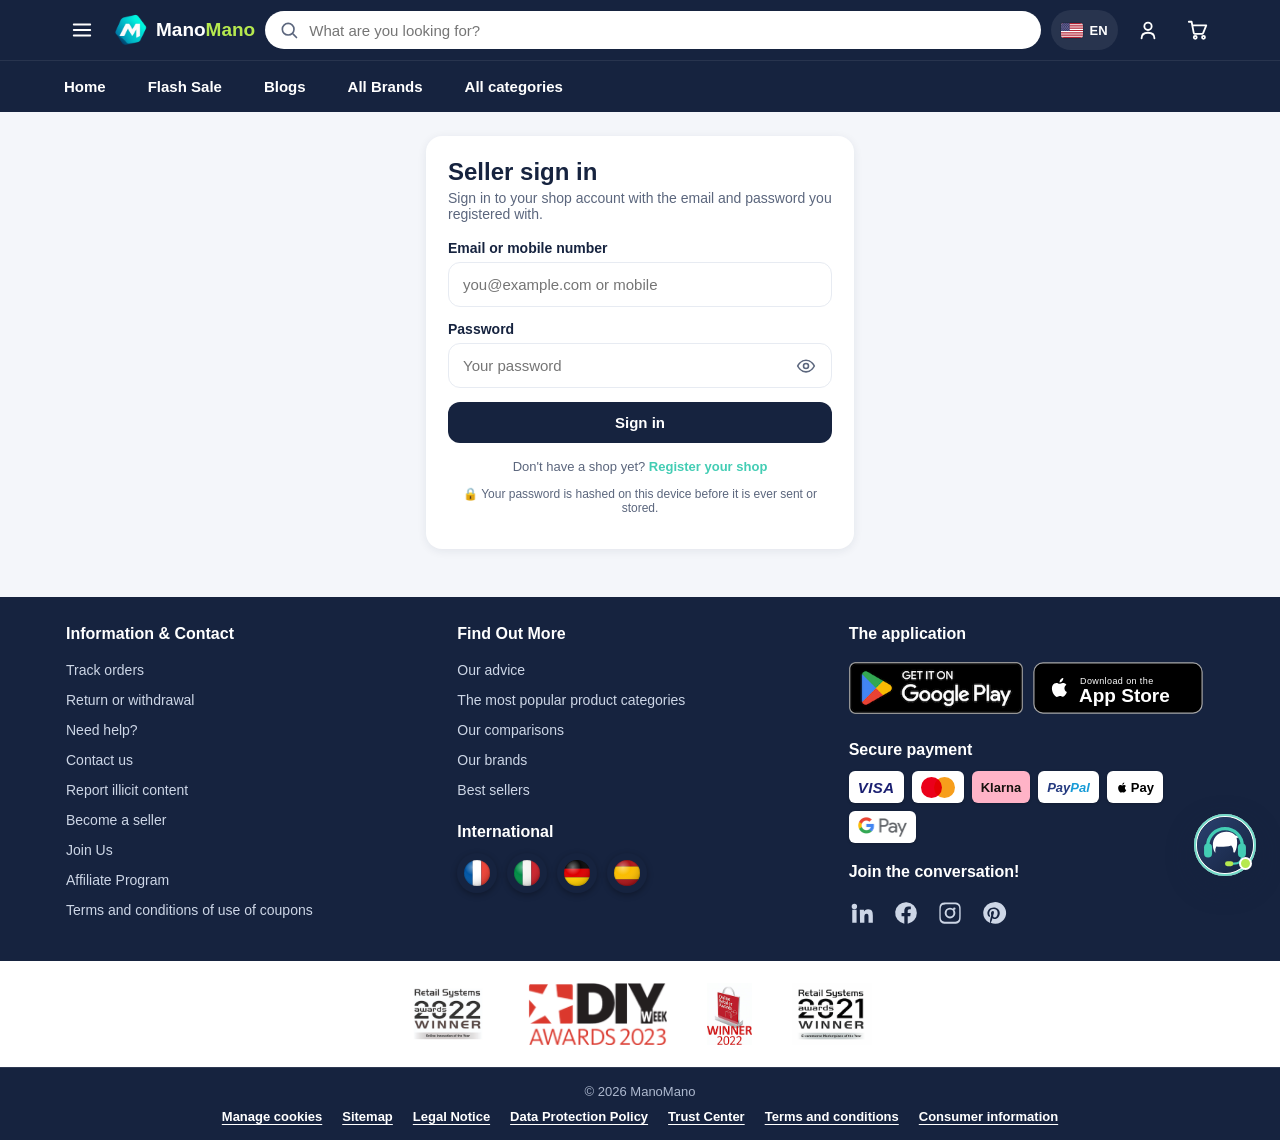
==== account.html @ 77c364b5 "add visitors3" ====
<!doctype html>
<html lang="en" data-theme="light">
<head>
<meta charset="utf-8">
<meta name="viewport" content="width=device-width, initial-scale=1, viewport-fit=cover">
<title>My account — ManoMano</title>
<meta name="theme-color" content="#16233f">
<link rel="manifest" href="manifest.webmanifest">
<link rel="icon" href="images/logo-64.png" type="image/png">
<link rel="apple-touch-icon" href="images/logo-192.png">
<link rel="stylesheet" href="css/styles.css?v=20261128p">
</head>
<body>
<div id="site-header"></div>

<main class="wrap">
  <div class="crumbs"><a href="index.html">Home</a> › <span>My account</span></div>
  <div id="accountBody"></div>
</main>

<div id="site-footer"></div>

<script src="js/config.js"></script>
<script src="js/i18n.js?v=20261128j"></script>
<script src="js/visit.js?v=20261127zt"></script>
<script src="data/catalog.js"></script>
<script src="js/data.js?v=20261127zb"></script>
<script src="js/cart.js"></script>
<script src="js/auth.js"></script>
<script src="js/ui.js?v=20261128p"></script>
<script src="js/render.js"></script>
<script src="js/account.js"></script>
<script>
  UI.mount({active:"account"}).then(ACCOUNT.init);
</script>
</body>
</html>
---- css/styles.css ----
/* ============================ ManoMano — styles ============================ */
:root{
  --navy:#16233f; --navy-2:#1f3257; --lime:#b6e94f; --lime-ink:#16233f;
  --teal:#43cdb4; --teal-ink:#0c3a33; --red:#e11d2a;
  --ink:#16233f; --muted:#5b667d; --line:#e7ebf2; --bg:#f4f6fa; --card:#ffffff;
  --radius:16px; --shadow:0 2px 10px rgba(22,35,63,.08); --shadow-lg:0 10px 30px rgba(22,35,63,.14);
  --maxw:1180px; --header-h:60px;
}
@media (prefers-color-scheme:dark){
  :root:not([data-theme="light"]){
    --navy:#0e1830; --navy-2:#17233f; --ink:#e8edf6; --muted:#9aa7bd;
    --line:#26324c; --bg:#0b1324; --card:#13203a; --shadow:0 2px 10px rgba(0,0,0,.4);
    --shadow-lg:0 12px 34px rgba(0,0,0,.5);
  }
}
:root[data-theme="dark"]{
  --navy:#0e1830; --navy-2:#17233f; --ink:#e8edf6; --muted:#9aa7bd;
  --line:#26324c; --bg:#0b1324; --card:#13203a; --shadow:0 2px 10px rgba(0,0,0,.4);
  --shadow-lg:0 12px 34px rgba(0,0,0,.5);
}

*{box-sizing:border-box}
[hidden]{display:none!important} /* let the hidden attribute beat component display rules */
html,body{margin:0;padding:0}
html{scroll-padding-top:calc(var(--header-visible,120px) + 12px);-webkit-text-size-adjust:100%}
@media (prefers-reduced-motion:no-preference){html{scroll-behavior:smooth}}
body{
  font-family:-apple-system,BlinkMacSystemFont,"Segoe UI",Roboto,Helvetica,Arial,sans-serif;
  background:var(--bg); color:var(--ink); -webkit-font-smoothing:antialiased;
  /* Footer always reaches the bottom of the screen on short pages */
  min-height:100vh;min-height:100dvh;display:flex;flex-direction:column;
}
a{color:inherit;text-decoration:none}
img,svg{max-width:100%;display:block}
button{font-family:inherit;cursor:pointer;border:none;background:none;color:inherit}
.wrap{max-width:var(--maxw);margin:0 auto;padding:0 16px}
.sr-only{position:absolute;width:1px;height:1px;overflow:hidden;clip:rect(0,0,0,0)}
.scroll-x{display:flex;gap:12px;overflow-x:auto;scroll-snap-type:x mandatory;-webkit-overflow-scrolling:touch;padding-bottom:4px}
.scroll-x::-webkit-scrollbar{height:0}
.scroll-x>*{scroll-snap-align:start;flex:0 0 auto}
.scroll-x>.row-item{width:180px;display:flex}
.row-item>.prod{width:100%;height:100%}

/* ------------------------------- Header ---------------------------------- */
/* The wrapper is what sticks: a sticky element can only stick inside its parent,
   and #site-header is exactly as tall as the header. */
#site-header{position:sticky;top:0;z-index:50;pointer-events:none}
header.app{color:#fff}
/* Top bar (logo + search) never moves; the category row slides up behind it. */
.app-top{position:relative;z-index:2;background:var(--navy);pointer-events:auto;transition:box-shadow .2s ease}
#site-header .nav-row{position:relative;z-index:1;background:var(--navy);pointer-events:auto;
  transition:transform .28s cubic-bezier(.2,.7,.2,1),opacity .2s ease,box-shadow .2s ease}
#site-header.compact .nav-row{transform:translateY(-100%);opacity:0;pointer-events:none}
#site-header.scrolled .nav-row,#site-header.compact .app-top{box-shadow:0 6px 20px rgba(10,16,32,.22)}
@media (prefers-reduced-motion:reduce){.app-top,#site-header .nav-row{transition:none}}
.app-bar{display:flex;align-items:center;gap:10px;height:var(--header-h);max-width:var(--maxw);margin:0 auto;padding:0 12px}
.brand{display:flex;align-items:center;gap:8px;font-weight:800;font-size:19px;color:#fff;white-space:nowrap}
.brand .logo{width:36px;height:36px;flex:0 0 auto;object-fit:contain}
.brand b{color:var(--lime)}
.search{flex:1;display:flex;align-items:center;gap:8px;background:#fff;border-radius:30px;padding:9px 14px;min-width:0}
.search svg{flex:0 0 auto;color:var(--muted)}
.search input{border:none;outline:none;width:100%;font-size:15px;background:transparent;color:#16233f}
.app-bar .icon-btn{color:#fff;width:40px;height:40px;display:grid;place-items:center;position:relative;border-radius:50%}
.app-bar .icon-btn:hover{background:var(--navy-2)}
.cart-count{position:absolute;top:2px;right:2px;background:var(--red);color:#fff;font-size:11px;font-weight:700;min-width:17px;height:17px;border-radius:9px;display:grid;place-items:center;padding:0 4px}
.nav-row{border-top:1px solid rgba(255,255,255,.08)}
.nav-row .scroll-x{max-width:var(--maxw);margin:0 auto;padding:10px 12px;scroll-padding-inline:12px}
/* Main menu links (Home / Flash Sale / Blogs / All Brands / All categories) */
.nav-links{gap:30px;padding:8px 12px}
.nav-link{color:#fff;font-weight:700;font-size:15px;line-height:1;padding:8px 2px;white-space:nowrap;position:relative}
.nav-link:hover{color:var(--lime)}
.nav-link.active{color:var(--lime)}
.nav-link.active::after{content:"";position:absolute;left:2px;right:2px;bottom:-1px;height:2px;border-radius:2px;background:var(--lime)}
@media(min-width:760px){.nav-links{gap:38px}}
@media(max-width:719px){.nav-links{gap:22px}.nav-link{font-size:14px}}
.nav-pill{display:inline-flex;align-items:center;gap:6px;color:#fff;font-weight:600;font-size:14px;padding:7px 14px;border-radius:30px;border:1px solid transparent}
.nav-pill.ghost{border-color:rgba(255,255,255,.35)}
.nav-pill.lime{color:var(--lime);border-color:var(--lime)}
.nav-pill.solid{background:var(--lime);color:var(--lime-ink)}
.promo-strip{background:var(--lime);color:var(--lime-ink);text-align:center;font-weight:700;font-size:14px;padding:9px 12px}

/* ------------------------------- Hero ------------------------------------ */
.hero{display:grid;grid-template-columns:1fr;gap:14px;padding:16px 0}
.hero-main{position:relative;border-radius:var(--radius);overflow:hidden;background:var(--navy);min-height:200px;color:#fff;display:flex;align-items:flex-end}
.hero-main .hero-art{position:absolute;inset:0;width:100%;height:100%;object-fit:cover;opacity:.9}
.hero-main .hero-txt{position:relative;padding:20px}
.hero-main h2{margin:0 0 6px;font-size:30px;line-height:1}
.hero-main .pct{color:var(--lime);font-weight:800}
.hero-side{display:grid;gap:14px}
.promo-card{background:var(--card);border-radius:var(--radius);padding:16px;box-shadow:var(--shadow);display:flex;flex-direction:column;justify-content:center}
.promo-card h3{margin:0 0 4px;font-size:17px}
.promo-card p{margin:0;color:var(--muted);font-size:13px}
@media(min-width:860px){
  .hero{grid-template-columns:2fr 1fr}
  .hero-main{min-height:300px}
  .hero-main h2{font-size:46px}
}

/* --------------------- Promo row: three offer banners --------------------- */
/* Fixed 200px height. Desktop: one row, widths in proportion to each banner's shape so they crop evenly.
   Narrower screens: a swipeable row. --pos keeps each banner's text in view when its sides are cropped. */
.promo-row{display:flex;gap:14px;margin:18px 0 8px;overflow-x:auto;scroll-snap-type:x mandatory;scrollbar-width:none;-webkit-overflow-scrolling:touch}
.promo-row::-webkit-scrollbar{display:none}
.pr-item{flex:0 0 min(86%,560px);height:200px;scroll-snap-align:start;display:block;border-radius:14px;overflow:hidden;box-shadow:var(--shadow);background:var(--card);transition:transform .2s ease,box-shadow .2s ease}
.pr-item img{display:block;width:100%;height:100%;object-fit:cover;object-position:var(--pos,50% 50%)}
.pr-item:hover{transform:translateY(-2px);box-shadow:var(--shadow-lg)}
.pr-item:focus-visible{outline:3px solid var(--teal);outline-offset:2px}
@media(min-width:900px){.promo-row{overflow:visible}.pr-item{flex:var(--ar) 1 0;min-width:0}}
@media(max-width:859px){.promo-row{margin:12px -14px 6px;padding:0 14px 4px;scroll-padding-inline:14px;gap:10px}}
/* Phones: stack top to bottom, each banner full width and shown whole (no cropping) */
@media(max-width:719px){.promo-row{flex-direction:column;overflow:visible;margin:12px 0 6px;padding:0;gap:10px}.pr-item{flex:none;width:100%;height:auto;border-radius:12px}.pr-item img{height:auto;object-fit:fill}}
@media(prefers-reduced-motion:reduce){.pr-item{transition:none}.pr-item:hover{transform:none}}

/* ----------------------------- Section head ------------------------------ */
section.block{padding:10px 0}
.block-head{display:flex;align-items:center;justify-content:space-between;margin:6px 0 12px}
.block-head h2{font-size:22px;margin:0}
.block-head a{color:var(--muted);font-weight:600;font-size:14px;display:inline-flex;align-items:center;gap:4px}
.tag{display:inline-block;background:#eef1f6;color:var(--muted);font-size:12px;font-weight:600;padding:3px 10px;border-radius:20px}

/* ----------------------------- Product card ------------------------------ */
.card-row{display:grid;grid-auto-flow:column;grid-auto-columns:minmax(170px,1fr)}
.prod{background:var(--card);border-radius:var(--radius);box-shadow:var(--shadow);overflow:hidden;display:flex;flex-direction:column;width:100%}
.prod .thumb{position:relative;aspect-ratio:1/1;background:#fff;display:grid;place-items:center;overflow:hidden}
.prod .thumb img{width:100%;height:100%;object-fit:cover}
.badge{position:absolute;left:10px;top:10px;font-size:11px;font-weight:800;padding:4px 9px;border-radius:8px;letter-spacing:.2px}
.badge.deal{background:var(--navy);color:#fff}
.badge.sales{background:#d8f6ea;color:#0c7a5b}
.badge.choice{background:#eaf0fb;color:var(--navy);display:flex;align-items:center;gap:4px;left:10px;top:auto;bottom:10px}
.badge.opts{right:10px;left:auto;background:#fff;color:var(--ink);box-shadow:var(--shadow)}
.prod .body{padding:12px;display:flex;flex-direction:column;gap:7px;flex:1}
.prod .pname{font-size:14px;font-weight:600;line-height:1.3;display:-webkit-box;-webkit-line-clamp:2;-webkit-box-orient:vertical;overflow:hidden;min-height:36px}
.stars{display:flex;align-items:center;gap:5px;font-size:12px;color:var(--muted)}
.stars .s{color:#f5a623;letter-spacing:1px}
.price{display:flex;align-items:baseline;gap:8px;flex-wrap:wrap}
.price .now{font-size:20px;font-weight:800}
.price .now.sale{color:var(--red)}
.price .off{background:var(--red);color:#fff;font-size:12px;font-weight:800;padding:2px 7px;border-radius:7px}
.price .was{color:var(--muted);font-size:12px;text-decoration:line-through}
.ship{color:var(--ink);font-size:13px;font-weight:600;margin-top:auto}
.btn{display:inline-flex;align-items:center;justify-content:center;gap:8px;font-weight:700;border-radius:12px;padding:12px 16px;font-size:15px;transition:transform .05s ease}
.btn:active{transform:scale(.98)}
.btn-add{background:var(--teal);color:var(--teal-ink);width:100%}
.btn-primary{background:var(--navy);color:#fff}
.btn-lime{background:var(--lime);color:var(--lime-ink)}
.btn-ghost{background:transparent;border:1.5px solid var(--line);color:var(--ink)}
.btn-block{width:100%}

/* ------------------------------ Grids ------------------------------------ */
.grid{display:grid;gap:14px;grid-template-columns:repeat(2,1fr)}
@media(min-width:620px){.grid{grid-template-columns:repeat(3,1fr)}}
@media(min-width:900px){.grid{grid-template-columns:repeat(4,1fr)}}
.cat-grid{display:grid;gap:12px;grid-template-columns:repeat(2,1fr)}
@media(min-width:720px){.cat-grid{grid-template-columns:repeat(4,1fr)}}
.cat-card{background:var(--card);border-radius:var(--radius);overflow:hidden;box-shadow:var(--shadow)}
.cat-card{display:flex;flex-direction:column}
.cat-card .ci{aspect-ratio:4/3;background:var(--bg);overflow:hidden;flex:none}
.cat-card .ci img{width:100%;height:100%;object-fit:cover;object-position:center;display:block;transition:transform .25s ease}
.cat-card:hover .ci img{transform:scale(1.04)}
.cat-card .cl{padding:12px;font-weight:700;font-size:15px}
.brand-row .bchip{background:#fff;border:1px solid var(--line);border-radius:14px;height:84px;width:150px;display:grid;place-items:center;padding:14px;font-weight:800;color:#1b2b4d;font-size:16px}

/* ------------------------- Trust / feature strip ------------------------- */
/* "Why shop with us" band above the footer */
.features{display:grid;grid-template-columns:repeat(2,1fr);gap:0;margin:28px 0 36px;background:var(--card);border-radius:18px;box-shadow:var(--shadow);border:1px solid var(--line,#e6e8ee);overflow:hidden}
@media(min-width:860px){.features{grid-template-columns:repeat(4,1fr)}}
.feature{display:flex;gap:14px;align-items:center;padding:22px 20px;position:relative}
.feature + .feature::before{content:"";position:absolute;left:0;top:22%;bottom:22%;width:1px;background:var(--line,#e6e8ee)}
.feature b{display:block;font-size:15px;color:var(--ink);line-height:1.25}
.feature small{display:block;font-size:12.5px;color:var(--muted);margin-top:3px;line-height:1.35}
.feature .fi{width:48px;height:48px;border-radius:14px;display:grid;place-items:center;flex:0 0 auto;background:#eaf0fb;color:var(--navy)}
.feature .fi.t1{background:#fff1e6;color:#d9620f}.feature .fi.t2{background:#e6f6ef;color:#13865a}
.feature .fi.t3{background:#ebeefe;color:#3b4fd8}.feature .fi.t4{background:#fde9f1;color:#c72a6b}

/* ------------------------------- Footer ---------------------------------- */
body > main{flex:1 0 auto;width:100%} /* width: auto side-margins would otherwise shrink it */
/* Room for the fixed bottom tab bar lives INSIDE the navy footer (not as body
   padding), so no light strip shows between the footer and the tab bar. */
footer.app{position:relative;background:var(--navy);color:#cdd6e6;margin-top:24px;padding-bottom:0}
footer.app .cols{display:grid;gap:26px;grid-template-columns:1fr;padding:28px 16px}
@media(min-width:760px){footer.app .cols{grid-template-columns:repeat(3,1fr);max-width:var(--maxw);margin:0 auto}}
footer.app h4{color:#fff;margin:0 0 12px;font-size:16px}
footer.app a{display:block;padding:7px 0;color:#cdd6e6;font-size:14px}
footer.app .pay{display:flex;gap:8px;flex-wrap:wrap;margin-top:8px}
.pay-tile{background:#fff;border-radius:6px;min-width:50px;height:32px;padding:0 9px;display:inline-flex;align-items:center;justify-content:center;box-shadow:0 1px 3px rgba(0,0,0,.2)}
.pay-tile.klarna{background:#ffb3c7}
.pay-tile.amex{background:#1f72cd}
.pl-amex{color:#fff;font-weight:800;font-size:11px;letter-spacing:.6px}
.pl-visa{color:#1a1f71;font-style:italic;font-weight:800;letter-spacing:.5px;font-size:15px}
.pl-mc{position:relative;width:34px;height:21px}
.pl-mc i{position:absolute;top:0;width:21px;height:21px;border-radius:50%}
.pl-mc i:first-child{left:0;background:#eb001b}
.pl-mc i:last-child{right:0;background:#f79e1b;mix-blend-mode:multiply}
.pl-klarna{color:#17120f;font-weight:800;font-size:13px}
.pl-pp{color:#253b80;font-style:italic;font-weight:800;font-size:13px}
.pl-pp span{color:#179bd7}
.pl-apay{color:#000;display:inline-flex;align-items:center;gap:2px;font-weight:700;font-size:13px}
.pl-gpay{color:#5f6368;display:inline-flex;align-items:center;gap:2px;font-weight:700;font-size:13px}
.pl-gpay b{color:#4285f4;font-size:15px;font-weight:800}
.pl-gpay-img{height:20px;width:auto;display:block}
.sum-pay .pl-gpay-img{height:17px}
/* International flags */
.ft-flags{display:flex;gap:10px;margin-top:4px}
.ft-flag{width:40px;height:40px;border-radius:50%;display:block;box-shadow:0 2px 6px rgba(0,0,0,.3);padding:0;overflow:hidden;transition:transform .15s}
.ft-flag:hover{transform:translateY(-2px)}
.ft-flag svg{display:block;width:100%;height:100%}
/* App-store badges */
.ft-apps{display:flex;gap:10px;flex-wrap:wrap;margin-top:6px;align-items:center}
.ft-appimg{display:inline-block;line-height:0;border-radius:9px;overflow:hidden;transition:transform .15s}
.ft-appimg:hover{transform:translateY(-1px)}
.ft-appimg img{height:52px;width:auto;display:block}
.ft-app{display:inline-flex;align-items:center;gap:9px;background:#000;border:1px solid #333;border-radius:9px;padding:0 14px;height:52px;min-width:150px}
.ft-app:hover{background:#111}
.ft-app .ft-app-ic{display:grid;place-items:center}
.ft-app .ft-app-tx{display:flex;flex-direction:column;line-height:1.15}
.ft-app .ft-app-tx small{font-size:10px;color:#cdd6e6;text-transform:uppercase;letter-spacing:.3px}
.ft-app .ft-app-tx b{font-size:15px;color:#fff;font-weight:700}
/* Social icons */
.ft-socials{display:flex;gap:18px;margin-top:8px}
.ft-soc{display:grid;place-items:center;background:none;color:#fff;transition:opacity .15s,transform .15s}
.ft-soc svg{width:26px;height:26px}
.ft-soc:hover{opacity:.75;transform:translateY(-2px)}
footer.app .copy{border-top:1px solid rgba(255,255,255,.1);text-align:center;padding:16px;font-size:13px}
/* Floating back-to-top (appears on scroll) */
.scroll-top{position:fixed;right:18px;bottom:76px;width:46px;height:46px;border-radius:50%;border:0;background:var(--navy);color:#fff;display:grid;place-items:center;cursor:pointer;box-shadow:0 8px 22px rgba(0,0,0,.3);opacity:0;visibility:hidden;transform:translateY(12px);transition:opacity .2s,transform .2s,visibility .2s;z-index:45}
.scroll-top.show{opacity:1;visibility:visible;transform:none}
.scroll-top:hover{background:var(--navy-2)}
body.has-cart-bar .scroll-top{bottom:148px}
@media(min-width:860px){.scroll-top,body.has-cart-bar .scroll-top{bottom:24px}}
/* Awards strip */
.ft-awards{background:#fff}
.ft-awards-in{max-width:var(--maxw);margin:0 auto;display:flex;align-items:center;justify-content:center;gap:40px;flex-wrap:wrap;padding:22px 16px}
.ft-awards-in img{height:62px;width:auto;object-fit:contain}
/* Legal bar */
.ft-legalbar{background:var(--navy);color:#cdd6e6;border-top:1px solid rgba(255,255,255,.1);padding:16px 16px calc(16px + 64px + env(safe-area-inset-bottom))}
body.has-cart-bar .ft-legalbar{padding-bottom:calc(16px + 136px + env(safe-area-inset-bottom))}
.ft-copy{text-align:center;font-size:13px;color:#aeb9cf}
.ft-legal{display:flex;flex-wrap:wrap;align-items:center;justify-content:center;gap:10px 20px;max-width:var(--maxw);margin:10px auto 0}
.ft-legal a{display:inline;padding:0;color:#fff;font-size:13px;font-weight:600;text-decoration:underline;text-underline-offset:3px}
.ft-legal a:hover{color:#cdd6e6}
@media(min-width:860px){.ft-legalbar{padding-bottom:16px}}
@media(max-width:560px){.ft-awards-in{gap:22px}.ft-awards-in img{height:46px}}

/* ----------------------------- Bottom nav -------------------------------- */
.bottom-nav{position:fixed;left:0;right:0;bottom:0;z-index:60;background:var(--card);border-top:1px solid var(--line);
  display:grid;grid-template-columns:repeat(5,1fr);padding:6px 4px calc(4px + env(safe-area-inset-bottom));box-shadow:0 -4px 16px rgba(22,35,63,.08)}
.bottom-nav a{display:flex;flex-direction:column;align-items:center;gap:3px;color:var(--muted);font-size:11px;font-weight:600;padding:5px 0;position:relative}
.bottom-nav a.active{color:var(--navy)}
:root[data-theme="dark"] .bottom-nav a.active, @media(prefers-color-scheme:dark){.bottom-nav a.active{color:var(--lime)}}
.bottom-nav a .nc{position:absolute;top:0;right:22%;background:var(--red);color:#fff;font-size:10px;font-weight:700;min-width:16px;height:16px;border-radius:8px;display:grid;place-items:center;padding:0 4px}
/* Centre basket: a raised circular button that floats above the bar */
.bottom-nav a.bn-cart{justify-content:flex-end;gap:5px}
.bn-cart .bn-cart-btn{position:relative;width:56px;height:56px;margin-top:-26px;border-radius:50%;background:var(--navy);color:#fff;display:grid;place-items:center;box-shadow:0 6px 16px rgba(22,35,63,.35);border:4px solid var(--card)}
.bn-cart .bn-cart-btn svg{width:26px;height:26px}
.bn-cart .bn-cart-btn .nc{position:absolute;top:-2px;right:-2px;background:var(--red);color:#fff;font-size:10px;font-weight:700;min-width:18px;height:18px;border-radius:9px;display:grid;place-items:center;padding:0 4px;border:2px solid var(--card)}
.bn-cart.active .bn-cart-btn{background:var(--teal,#1f8f6b)}
@media(min-width:860px){ .bottom-nav{display:none} }

/* ------------------------------ Drawer ----------------------------------- */
.drawer-back{position:fixed;inset:0;background:rgba(10,16,32,.5);z-index:70;opacity:0;pointer-events:none;transition:opacity .2s}
.drawer-back.open{opacity:1;pointer-events:auto}
.drawer{position:fixed;top:0;left:0;bottom:0;width:86%;max-width:360px;background:var(--card);z-index:71;transform:translateX(-100%);transition:transform .25s ease;overflow-y:auto;padding:16px}
.drawer.open{transform:translateX(0)}
.drawer .d-head{display:flex;align-items:center;justify-content:space-between;margin-bottom:10px}
.drawer h3{margin:16px 0 8px;font-size:13px;text-transform:uppercase;letter-spacing:.5px;color:var(--muted)}
.drawer .d-item{display:flex;align-items:center;justify-content:space-between;padding:14px 10px;border-radius:12px;font-weight:600}
.drawer .d-item:hover{background:var(--bg)}
.drawer .d-item .di{display:flex;align-items:center;gap:12px}
.drawer .d-cic{width:36px;height:36px;border-radius:10px;display:inline-grid;place-items:center;flex:none;color:var(--c);background:color-mix(in srgb,var(--c) 13%,#fff)}
/* signed-in seller: account card + menu at the top of the side menu */
.drawer .d-seller{display:flex;align-items:center;gap:12px;padding:14px;margin:4px 0 8px;border-radius:14px;background:linear-gradient(135deg,#eef3ff,#f6f9ff);border:1px solid #e2e9fb}
.drawer .d-sava{width:44px;height:44px;border-radius:50%;display:grid;place-items:center;background:#2f6bff;color:#fff;font-weight:800;font-size:18px;flex:none}
.drawer .d-stx{display:flex;flex-direction:column;min-width:0}
.drawer .d-stx b{font-size:15.5px;white-space:nowrap;overflow:hidden;text-overflow:ellipsis}
.drawer .d-stx small{font-size:12.5px;color:var(--muted)}
.drawer .d-smenu{display:flex;flex-direction:column;padding-bottom:6px;border-bottom:1px solid var(--line,#e6e8ee)}
.drawer .s-item{padding:12px 10px;font-weight:500;color:var(--ink)}
.drawer .s-item svg:first-child{color:#6b7488}
.drawer .s-item:hover svg:first-child{color:#2f6bff}
.drawer .s-out{color:#d93636}.drawer .s-out svg:first-child{color:#d93636}

/* --------------------------- Product detail ------------------------------ */
.pdp{display:grid;gap:20px;padding:16px 0;grid-template-columns:1fr}
@media(min-width:860px){.pdp{grid-template-columns:1fr 1fr;align-items:start}}
.pdp .gallery{position:relative;background:var(--card);border-radius:var(--radius);box-shadow:var(--shadow);overflow:hidden;aspect-ratio:1/1}
.gal-slide{position:absolute;inset:0;opacity:0;transition:opacity .7s ease;display:grid;place-items:center}
.gal-slide.on{opacity:1;z-index:1}
.gal-slide img{width:100%;height:100%;object-fit:cover;display:block}
.gal-slide.on img{animation:galZoom 6s ease both}
@keyframes galZoom{from{transform:scale(1.06)}to{transform:scale(1)}}
.gal-dots{position:absolute;left:0;right:0;bottom:12px;display:flex;justify-content:center;gap:7px;z-index:3}
.gal-dot{width:8px;height:8px;border-radius:999px;background:rgba(255,255,255,.6);border:0;padding:0;cursor:pointer;box-shadow:0 1px 4px rgba(0,0,0,.35);transition:width .25s,background .25s}
.gal-dot.on{width:22px;background:#fff}
@media(prefers-reduced-motion:reduce){.gal-slide{transition:none}.gal-slide.on img{animation:none}}
.pdp h1{font-size:24px;margin:4px 0 8px}
.pdp .brandline{color:var(--muted);font-weight:600;font-size:14px}
.pdp .buybox{background:var(--card);border-radius:var(--radius);box-shadow:var(--shadow);padding:18px;display:flex;flex-direction:column;gap:14px;margin-top:14px}
.qty{display:inline-flex;align-items:center;border:1.5px solid var(--line);border-radius:12px;overflow:hidden}
.qty button{width:44px;height:44px;font-size:20px;font-weight:700}
.qty span{min-width:40px;text-align:center;font-weight:700}
.desc{line-height:1.6;color:var(--ink)}
.chips{display:flex;gap:8px;flex-wrap:wrap}
.chip{background:var(--bg);border:1px solid var(--line);border-radius:20px;padding:7px 14px;font-size:13px;font-weight:600}

/* ------------------------------ Filters ---------------------------------- */
.listing{display:grid;grid-template-columns:1fr;gap:16px;padding:16px 0}
@media(min-width:900px){.listing{grid-template-columns:260px 1fr}}
.filters{background:var(--card);border-radius:var(--radius);box-shadow:var(--shadow);padding:6px 16px;height:max-content}
.filters details{border-bottom:1px solid var(--line);padding:12px 0}
.filters details:last-of-type{border-bottom:none}
.filters summary{font-weight:700;cursor:pointer;list-style:none;display:flex;justify-content:space-between;align-items:center}
.filters summary::-webkit-details-marker{display:none}
.filters label{display:flex;align-items:center;gap:9px;padding:8px 0;font-size:14px;color:var(--muted);cursor:pointer}
.filters input[type=checkbox]{width:18px;height:18px;accent-color:var(--navy);flex:0 0 auto}
.filter-toggle{display:none;align-items:center;gap:6px;color:var(--ink)}
.filter-toggle .fcount[hidden]{display:none}
.filter-toggle .fcount{background:var(--navy);color:#fff;border-radius:10px;min-width:18px;height:18px;font-size:11px;display:inline-grid;place-items:center;padding:0 5px}
.sheet-head,.sheet-foot,.sheet-back{display:none}
html.no-scroll{overflow:hidden}
/* Phones + tablets: filters live in a bottom sheet opened from the toolbar. */
@media (max-width:899px){
  .filter-toggle{display:inline-flex}
  .filters{position:fixed;left:0;right:0;bottom:0;z-index:81;max-height:80vh;overflow-y:auto;overscroll-behavior:contain;
    border-radius:20px 20px 0 0;padding:0 18px calc(14px + env(safe-area-inset-bottom));box-shadow:var(--shadow-lg);
    transform:translateY(105%);visibility:hidden;transition:transform .3s cubic-bezier(.2,.7,.2,1),visibility 0s linear .3s}
  .listing.filters-open .filters{transform:none;visibility:visible;transition:transform .3s cubic-bezier(.2,.7,.2,1)}
  .sheet-head{display:flex;align-items:center;gap:12px;position:sticky;top:0;z-index:1;background:var(--card);padding:16px 0 10px;border-bottom:1px solid var(--line)}
  .sheet-head strong{font-size:18px;margin-right:auto}
  .sheet-x{width:36px;height:36px;display:grid;place-items:center;border-radius:50%;background:var(--bg)}
  .sheet-foot{display:block;position:sticky;bottom:0;background:var(--card);padding:12px 0 2px}
  .sheet-back{display:block;position:fixed;inset:0;z-index:80;background:rgba(10,16,32,.5);opacity:0;pointer-events:none;transition:opacity .2s}
  .sheet-back.open{opacity:1;pointer-events:auto}
  .listing{padding-top:4px}
  .listing .filter-bar{position:sticky;top:var(--header-visible,120px);z-index:5;background:var(--bg);margin:0 -14px 8px;padding:8px 14px;transition:top .28s cubic-bezier(.2,.7,.2,1)}
}
@media (prefers-reduced-motion:reduce){.filters,.sheet-back{transition:none!important}}
.filter-bar{display:flex;gap:8px;overflow-x:auto;padding:4px 0}

/* ------------------------------- Forms ----------------------------------- */
.auth-wrap{max-width:460px;margin:24px auto;padding:0 16px}
.card-pane{background:var(--card);border-radius:var(--radius);box-shadow:var(--shadow);padding:22px}
.card-pane h1{font-size:24px;margin:0 0 4px}
.card-pane .sub{color:var(--muted);margin:0 0 18px;font-size:14px}
.field{margin-bottom:14px}
.field label{display:block;font-weight:600;font-size:14px;margin-bottom:6px}
.field input{width:100%;border:1.5px solid var(--line);border-radius:12px;padding:13px 14px;font-size:15px;background:var(--card);color:var(--ink);outline:none}
.field input:focus{border-color:var(--teal)}
/* Show/hide password (added to every password field by UI.mount) */
.pw-wrap{position:relative;display:block}
.pw-wrap input{padding-right:52px}
.pw-toggle{position:absolute;right:6px;top:50%;transform:translateY(-50%);width:40px;height:40px;border-radius:10px;
  display:grid;place-items:center;color:var(--muted);transition:background .15s,color .15s}
.pw-toggle:hover{background:var(--bg);color:var(--ink)}
.pw-toggle:focus-visible{outline:2px solid var(--teal);outline-offset:1px}
.pw-toggle[aria-pressed="true"]{color:var(--navy)}
input::-ms-reveal,input::-ms-clear{display:none} /* avoid a second, built-in eye in Edge */
.seg{display:flex;background:var(--bg);border-radius:12px;padding:4px;margin-bottom:18px}
.seg button{flex:1;padding:10px;border-radius:9px;font-weight:700;color:var(--muted)}
.seg button.on{background:var(--card);color:var(--ink);box-shadow:var(--shadow)}
.msg{padding:11px 14px;border-radius:12px;font-size:14px;font-weight:600;margin-bottom:14px}
.msg.err{background:#fde8ea;color:#b4121f}
.msg.ok{background:#e4f7ef;color:#0c7a5b}
.link{color:var(--teal);font-weight:700}
.center{text-align:center}
.divider{display:flex;align-items:center;gap:12px;color:var(--muted);font-size:13px;margin:16px 0}
.divider::before,.divider::after{content:"";flex:1;height:1px;background:var(--line)}

/* ------------------------------- Cart ------------------------------------ */
.cart-line{display:grid;grid-template-columns:84px 1fr auto;gap:12px;background:var(--card);border-radius:var(--radius);box-shadow:var(--shadow);padding:12px;margin-bottom:12px;align-items:center}
.cart-line .ci{width:84px;height:84px;border-radius:12px;overflow:hidden;background:var(--bg)}
.cart-line .cn{font-weight:600;font-size:14px;line-height:1.3}
.cart-line .rm{color:var(--muted);font-size:13px;font-weight:600;margin-top:4px}
.summary{background:var(--card);border-radius:var(--radius);box-shadow:var(--shadow);padding:18px;position:sticky;top:calc(var(--header-visible,120px) + 16px);transition:top .28s cubic-bezier(.2,.7,.2,1)}
.summary .line{display:flex;justify-content:space-between;padding:7px 0;font-size:15px}
.summary .total{font-size:20px;font-weight:800;border-top:1px solid var(--line);margin-top:8px;padding-top:12px}
.empty{text-align:center;padding:50px 16px;color:var(--muted)}
.empty svg{margin:0 auto 16px}

.toast{position:fixed;left:50%;bottom:86px;transform:translateX(-50%) translateY(20px);background:var(--navy);color:#fff;padding:12px 20px;border-radius:30px;font-weight:600;font-size:14px;box-shadow:var(--shadow-lg);opacity:0;pointer-events:none;transition:.25s;z-index:80}
.toast.show{opacity:1;transform:translateX(-50%) translateY(0)}
@media(min-width:860px){.toast{bottom:24px}}
.skeleton{background:linear-gradient(90deg,var(--line) 25%,#eef2f8 37%,var(--line) 63%);background-size:400% 100%;animation:sk 1.3s ease infinite;border-radius:var(--radius)}
@keyframes sk{0%{background-position:100% 0}100%{background-position:-100% 0}}
.crumbs{display:flex;gap:6px;align-items:center;color:var(--muted);font-size:13px;padding:14px 0}
.crumbs a:hover{color:var(--ink)}

/* =============================== Mobile ================================== */
/* Phone layout: logo + icons on top, full-width search below (like big retail
   apps), tighter spacing, 2-up product rows with a peek, compact category tiles. */
@media (max-width:719px){
  .app-bar{flex-wrap:wrap;height:auto;gap:4px 6px;padding:6px 10px 10px}
  .app-bar .brand{margin-right:auto;font-size:18px;gap:6px}
  .app-bar .brand .logo{width:30px;height:30px}
  .app-bar .icon-btn{width:40px;height:40px}
  .search{order:5;flex:1 0 100%;padding:10px 14px;border-radius:12px}
  .search input{font-size:16px} /* 16px+ stops iOS zooming in on focus */

  .nav-row .scroll-x{padding:8px 10px;gap:8px;scroll-padding-inline:10px}
  .nav-pill{font-size:13px;padding:6px 12px}
  .nav-pill svg{width:16px;height:16px}

  .wrap{padding:0 14px}
  .hero{gap:10px;padding:12px 0}
  .hero-main{min-height:150px}
  .hero-main .hero-txt{padding:16px}
  .hero-main h2{font-size:24px;line-height:1.08}
  .hero-main p{font-size:14px;margin:4px 0 0}
  .hero-side{grid-template-columns:1fr 1fr;gap:10px}
  .promo-card{padding:12px}
  .promo-card h3{font-size:14px;line-height:1.25}
  .promo-card p{font-size:12px;line-height:1.35;margin-top:2px}

  section.block{padding:6px 0}
  .block-head{margin:8px 0 10px}
  .block-head h2{font-size:18px}
  .scroll-x{gap:10px;margin:0 -14px;padding:0 14px 6px;scroll-padding-inline:14px}
  .scroll-x>.row-item{width:calc((100vw - 14px*2 - 10px) / 2.15)}

  .prod .body{padding:10px;gap:5px}
  .prod .pname{font-size:13px;min-height:34px}
  .price .now{font-size:17px}
  .ship{font-size:12px}
  .btn-add{padding:10px 12px;font-size:14px}
  .badge{font-size:10px;padding:3px 7px;left:8px;top:8px}
  .badge.opts{right:8px}

  .cat-grid{grid-template-columns:repeat(3,1fr);gap:10px}
  .cat-card .ci{aspect-ratio:1/1}
  .cat-card .cl{padding:8px 6px 10px;font-size:12px;line-height:1.25;text-align:center}

  .features{margin:18px 0 24px;border-radius:16px}
  .feature{padding:16px 14px;gap:10px;align-items:flex-start}
  .feature:nth-child(3)::before{display:none}
  .feature:nth-child(n+3){border-top:1px solid var(--line,#e6e8ee)}
  .feature b{font-size:13.5px}
  .feature small{font-size:11.5px}
  .feature .fi{width:40px;height:40px;border-radius:12px}
  .brand-row .bchip{height:64px;width:120px;font-size:14px}

  footer.app .cols{gap:18px;padding:22px 16px}
  footer.app a{padding:5px 0;font-size:13px}
}
@media (max-width:359px){
  .app-bar .brand span{font-size:16px}
  .hero-side{grid-template-columns:1fr}
  .cat-grid{grid-template-columns:repeat(2,1fr)}
  .scroll-x>.row-item{width:calc((100vw - 14px*2 - 10px) / 1.7)}
}

/* =============================== Account ================================= */
.acct-success{display:flex;align-items:center;gap:14px;background:#e4f7ef;color:#0b5e47;border:1px solid #bfe9d8;border-radius:var(--radius);padding:14px 16px;margin:4px 0 16px}
.acct-success strong{display:block;font-size:15px}
.acct-success span{font-size:13px;opacity:.9}
.acct-success-ic{width:40px;height:40px;border-radius:50%;background:#0c7a5b;color:#fff;display:grid;place-items:center;flex:0 0 auto}

.acct-hero{position:relative;overflow:hidden;display:flex;align-items:center;gap:18px;color:#fff;border-radius:20px;padding:26px 28px;
  background:radial-gradient(120% 140% at 100% 0%,#2a4a7f 0%,var(--navy) 55%)}
.acct-hero::after{content:"";position:absolute;right:-60px;bottom:-80px;width:240px;height:240px;border-radius:50%;background:rgba(67,205,180,.14);pointer-events:none}
.acct-avatar{width:68px;height:68px;border-radius:50%;flex:0 0 auto;display:grid;place-items:center;font-weight:800;font-size:24px;letter-spacing:.5px;
  background:linear-gradient(135deg,#5ee0c6,var(--teal));color:var(--teal-ink);box-shadow:0 0 0 4px rgba(255,255,255,.12)}
.acct-hello{min-width:0;flex:1;position:relative;z-index:1}
.acct-kicker{margin:0 0 2px;font-size:12px;font-weight:700;letter-spacing:.08em;text-transform:uppercase;color:var(--lime)}
.acct-hello h1{margin:0;font-size:28px;line-height:1.15;overflow:hidden;text-overflow:ellipsis;white-space:nowrap}
.acct-id{margin:4px 0 0;color:#c4cee0;font-size:14px}
.acct-logout-top{position:relative;z-index:1;display:inline-flex;align-items:center;gap:8px;color:#fff;font-weight:600;font-size:14px;
  border:1px solid rgba(255,255,255,.3);border-radius:12px;padding:9px 14px;transition:background .15s}
.acct-logout-top:hover{background:rgba(255,255,255,.1)}
.acct-logout-top svg{width:18px;height:18px}

.acct-stats{display:grid;grid-template-columns:repeat(3,1fr);gap:12px;margin:14px 0 18px}
.acct-stat{background:var(--card);border-radius:var(--radius);box-shadow:var(--shadow);padding:16px 18px;display:flex;flex-direction:column;gap:2px;transition:transform .15s,box-shadow .15s}
a.acct-stat:hover{transform:translateY(-2px);box-shadow:var(--shadow-lg)}
.acct-stat-val{font-size:24px;font-weight:800;color:var(--ink)}
.acct-stat-lbl{font-size:13px;color:var(--muted);font-weight:600}

.acct-layout{display:grid;gap:18px;grid-template-columns:1fr;padding-bottom:8px}
@media(min-width:900px){.acct-layout{grid-template-columns:250px 1fr;align-items:start}}
.acct-nav{display:none}
@media(min-width:900px){
  .acct-nav{display:flex;flex-direction:column;gap:2px;background:var(--card);border-radius:var(--radius);box-shadow:var(--shadow);padding:8px;
    position:sticky;top:calc(var(--header-visible,120px) + 16px);transition:top .28s cubic-bezier(.2,.7,.2,1)}
}
.acct-nav-link{display:flex;align-items:center;gap:12px;padding:12px;border-radius:12px;font-weight:600;font-size:14px;color:var(--ink);width:100%;text-align:left}
.acct-nav-link span{flex:1}
.acct-nav-link > svg:first-child{color:var(--muted);flex:0 0 auto}
.acct-nav-link > svg:last-child{color:var(--muted);opacity:.6}
.acct-nav-link:hover{background:var(--bg)}
.acct-nav-link.active{background:#eaf0fb;color:var(--navy)}
.acct-nav-link.active > svg:first-child{color:var(--navy)}
.acct-nav-link.danger{color:var(--red);margin-top:6px;border-top:1px solid var(--line);border-radius:0 0 12px 12px;padding-top:14px}
.acct-nav-link.danger svg{color:var(--red)}

.acct-main{display:flex;flex-direction:column;gap:16px;min-width:0}
.acct-card{background:var(--card);border-radius:var(--radius);box-shadow:var(--shadow);padding:22px}
.acct-card-head{display:flex;align-items:center;justify-content:space-between;gap:10px;margin-bottom:14px}
.acct-card-head h2{margin:0;font-size:19px}
.acct-muted{color:var(--muted);margin:0 0 14px;font-size:14px}
.acct-note{margin:14px 0 0;font-size:13px;color:var(--muted)}
.acct-help-btn{gap:10px}

.acct-dl{margin:0;display:grid;grid-template-columns:1fr}
.acct-dl > div{display:flex;justify-content:space-between;gap:16px;padding:13px 0;border-bottom:1px solid var(--line)}
.acct-dl > div:last-child{border-bottom:none}
.acct-dl dt{color:var(--muted);font-size:14px}
.acct-dl dd{margin:0;font-weight:600;font-size:14px;text-align:right;word-break:break-word}

.order{border:1px solid var(--line);border-radius:14px;padding:16px;margin-bottom:12px}
.order:last-child{margin-bottom:0}
.order-top{display:flex;justify-content:space-between;align-items:flex-start;gap:12px}
.order-id{font-weight:800;font-size:15px}
.order-date{color:var(--muted);font-size:13px;margin-top:2px}
.status{font-size:12px;font-weight:700;padding:5px 10px;border-radius:20px;white-space:nowrap;background:#eaf0fb;color:var(--navy)}
.status.st-processing{background:#fff4dc;color:#8a5a00}
.status.st-shipped{background:#dff7f2;color:#0c6b5b}
.status.st-delivered{background:#e4f7ef;color:#0c7a5b}
.status.st-cancelled{background:#fde8ea;color:#b4121f}
.order-thumbs{display:flex;gap:8px;margin:14px 0}
.order-thumbs img{width:56px;height:56px;border-radius:10px;object-fit:cover;background:var(--bg);border:1px solid var(--line)}
.order-thumbs .more{width:56px;height:56px;border-radius:10px;background:var(--bg);display:grid;place-items:center;font-weight:700;color:var(--muted);font-size:13px}
.order-bottom{display:flex;justify-content:space-between;align-items:center;gap:12px;padding-top:12px;border-top:1px dashed var(--line);margin-top:12px}
.order-thumbs + .order-bottom{margin-top:0}
.order-sum{font-size:14px;color:var(--muted)}
.order-sum strong{color:var(--ink);font-size:16px}
.order-again{padding:8px 14px;font-size:14px}

.acct-empty{text-align:center;padding:18px 10px 8px}
.acct-empty-ic{width:72px;height:72px;margin:0 auto 12px;border-radius:50%;background:#eaf0fb;color:var(--navy);display:grid;place-items:center}
.acct-empty-ic svg{width:32px;height:32px}
.acct-empty h3{margin:0 0 4px;font-size:18px}
.acct-empty p{margin:0 0 16px;color:var(--muted);font-size:14px}
.acct-reco{margin-top:24px;padding-top:18px;border-top:1px solid var(--line)}
.acct-reco h3{margin:0 0 12px;font-size:16px}
.acct-logout-bottom{gap:8px}
.acct-logout-bottom svg{width:18px;height:18px}
@media(min-width:900px){.acct-logout-bottom{display:none}}

@media (max-width:719px){
  .acct-hero{padding:20px 18px;gap:14px;border-radius:18px}
  .acct-avatar{width:54px;height:54px;font-size:19px}
  .acct-hello h1{font-size:22px}
  .acct-id{font-size:13px}
  .acct-logout-top{display:none}
  .acct-stats{gap:8px;margin:12px 0 14px}
  .acct-stat{padding:12px;align-items:center;text-align:center}
  .acct-stat-val{font-size:18px}
  .acct-stat-lbl{font-size:11px}
  .acct-card{padding:18px 16px}
  .acct-card-head h2{font-size:17px}
  .acct-reco .scroll-x{margin:0 -16px;padding:0 16px 6px;scroll-padding-inline:16px}
  .acct-reco .scroll-x>.row-item{width:calc((100vw - 14px*2 - 16px*2 - 10px) / 1.9)}
}

/* ================================ Basket ================================= */
.cart-page{padding-bottom:8px}
.btn-checkout{background:var(--teal);color:var(--teal-ink);font-size:16px;padding:14px 18px}
.btn-checkout:hover{filter:brightness(.97)}
.btn-checkout:disabled{opacity:.7;cursor:progress}

/* empty */
.cart-empty{display:grid;grid-template-columns:1fr;gap:12px;align-items:center;justify-items:center;text-align:center;
  background:var(--card);border-radius:20px;box-shadow:var(--shadow);padding:32px 20px;margin:4px 0 10px}
.cart-empty-art svg{width:220px;height:auto}
.cart-empty h1{margin:0 0 6px;font-size:26px}
.cart-empty p{margin:0 0 18px;color:var(--muted);font-size:15px;max-width:440px}
.cart-empty-actions{display:flex;gap:10px;flex-wrap:wrap;justify-content:center}
.cart-empty-actions .btn{min-width:150px}
.cart-empty-cats{display:flex;flex-wrap:wrap;gap:8px;justify-content:center;align-items:center;margin-top:22px}
.cart-empty-cats span{font-size:13px;color:var(--muted);font-weight:600;width:100%}
.cart-empty-cats .chip:hover{border-color:var(--navy)}
@media(min-width:760px){
  .cart-empty{grid-template-columns:auto 1fr;justify-items:start;text-align:left;gap:44px;padding:44px 56px}
  .cart-empty-art svg{width:280px}
  .cart-empty-actions,.cart-empty-cats{justify-content:flex-start}
  .cart-empty h1{font-size:30px}
}

/* filled */
.cart-head{display:flex;align-items:flex-end;justify-content:space-between;gap:12px;margin:2px 0 14px}
.cart-head h1{margin:0;font-size:26px}
.cart-head h1 span{color:var(--muted);font-weight:600;font-size:18px}
.cart-back{display:inline-flex;align-items:center;gap:4px;font-weight:700;font-size:14px;color:var(--ink);text-decoration:underline;text-underline-offset:3px}
.cart-layout{display:grid;gap:18px;grid-template-columns:1fr}
@media(min-width:900px){.cart-layout{grid-template-columns:1fr 360px;align-items:start}}
.cart-main{display:flex;flex-direction:column;gap:14px;min-width:0}
.cart-card{background:var(--card);border-radius:var(--radius);box-shadow:var(--shadow);overflow:hidden}
.cart-card-head{display:flex;justify-content:space-between;align-items:center;gap:10px;padding:14px 18px;border-bottom:1px solid var(--line);font-size:14px}
.cart-clear{display:inline-flex;align-items:center;gap:6px;color:var(--muted);font-size:13px;font-weight:600}
.cart-clear:hover{color:var(--red)}
.clines{list-style:none;margin:0;padding:0}
.cline{display:grid;grid-template-columns:104px 1fr auto;gap:16px;padding:18px;border-bottom:1px solid var(--line);align-items:start}
.cline:last-child{border-bottom:none}
.cline-img{width:104px;height:104px;border-radius:12px;overflow:hidden;background:var(--bg);border:1px solid var(--line)}
.cline-img img{width:100%;height:100%;object-fit:cover}
.cline-info{min-width:0;display:flex;flex-direction:column;gap:4px}
.cline-brand{font-size:12px;font-weight:700;color:var(--muted);text-transform:uppercase;letter-spacing:.04em}
.cline-name{font-weight:700;font-size:15px;line-height:1.3;display:-webkit-box;-webkit-line-clamp:2;-webkit-box-orient:vertical;overflow:hidden}
.cline-name:hover{text-decoration:underline}
.cline-meta{display:flex;flex-wrap:wrap;gap:4px 12px;font-size:13px;color:var(--muted)}
.cline-stock{display:inline-flex;align-items:center;gap:3px;color:#0c7a5b;font-weight:600}
.cline-actions{display:flex;align-items:center;gap:14px;margin-top:8px}
.stepper{display:inline-flex;align-items:center;border:1.5px solid var(--line);border-radius:30px;height:40px;background:var(--card)}
.stepper button{width:40px;height:100%;display:grid;place-items:center;font-size:20px;font-weight:600;color:var(--ink);border-radius:30px}
.stepper button:hover{background:var(--bg)}
.stepper button.is-min{color:var(--muted)}
.stepper span{min-width:28px;text-align:center;font-weight:700}
.cline-remove{color:var(--muted);font-size:13px;font-weight:600;text-decoration:underline;text-underline-offset:3px}
.cline-remove:hover{color:var(--red)}
.cline-price{text-align:right;white-space:nowrap}
.cline-total{font-size:18px;font-weight:800}
.cline-unit{font-size:12px;color:var(--muted);margin-top:2px}

/* basket: one trust card split into three */
.cart-perks{display:grid;grid-template-columns:repeat(3,1fr);background:var(--card);border-radius:var(--radius);box-shadow:var(--shadow);border:1px solid var(--line,#e6e8ee);overflow:hidden}
.perk{display:flex;align-items:center;gap:12px;padding:16px 18px;position:relative}
.perk + .perk::before{content:"";position:absolute;left:0;top:20%;bottom:20%;width:1px;background:var(--line,#e6e8ee)}
.perk-ic{width:42px;height:42px;border-radius:12px;background:#eaf0fb;color:var(--navy);display:grid;place-items:center;flex:0 0 auto}
.perk-ic.g{background:#e6f6ef;color:#13865a}.perk-ic.b{background:#ebeefe;color:#3b4fd8}.perk-ic.p{background:#f3eafe;color:#7c3aed}
.perk strong{display:block;font-size:14px;color:var(--ink)}
.perk span{font-size:12px;color:var(--muted)}

.cart-summary{background:var(--card);border-radius:var(--radius);box-shadow:var(--shadow);padding:22px}
@media(min-width:900px){.cart-summary{position:sticky;top:calc(var(--header-visible,120px) + 16px);transition:top .28s cubic-bezier(.2,.7,.2,1)}}
.cart-summary h2{margin:0 0 14px;font-size:19px}
.sum-line{display:flex;justify-content:space-between;padding:7px 0;font-size:15px;color:var(--muted)}
.sum-line span:last-child{color:var(--ink);font-weight:600}
.sum-line .free{color:#0c7a5b!important;font-weight:700}
.sum-total{display:flex;justify-content:space-between;align-items:baseline;border-top:1px solid var(--line);margin-top:10px;padding-top:14px;font-size:20px;font-weight:800}
.sum-tax{margin:2px 0 16px;font-size:12px;color:var(--muted);text-align:right}
.sum-hint{margin:10px 0 0;font-size:12px;color:var(--muted);text-align:center}
.sum-secure{display:flex;align-items:center;justify-content:center;gap:6px;margin-top:16px;padding-top:14px;border-top:1px solid var(--line);font-size:12.5px;font-weight:600;color:#13865a}
.sum-secure svg{width:14px;height:14px}
.sum-pay{display:grid;grid-template-columns:repeat(3,1fr);gap:6px;margin-top:10px}
.sum-pay .pay-tile{height:30px;min-width:0;width:100%;padding:0 6px;box-shadow:none;border:1px solid var(--line,#e3e6ee);border-radius:6px}
.sum-pay .pl-visa{font-size:13px}.sum-pay .pl-mc{transform:scale(.85)}
.sum-pay .pl-pp,.sum-pay .pl-apay,.sum-pay .pl-gpay{font-size:12px}

.cart-bar{display:none}
.cart-reco{margin-top:12px}

@media (max-width:859px){
  /* fixed total + checkout above the bottom tab bar */
  .cart-bar{display:flex;align-items:center;justify-content:space-between;gap:12px;position:fixed;left:0;right:0;z-index:59;
    bottom:calc(58px + env(safe-area-inset-bottom));background:var(--card);border-top:1px solid var(--line);
    padding:10px 16px;box-shadow:0 -6px 18px rgba(22,35,63,.08)}
  .cart-bar span{display:block;font-size:12px;color:var(--muted);font-weight:600}
  .cart-bar strong{font-size:19px}
  .cart-bar .btn{padding:12px 26px}
}
@media (max-width:719px){
  .cart-empty{padding:26px 16px}
  .cart-empty h1{font-size:22px}
  .cart-empty-art svg{width:180px}
  .cart-empty-actions .btn{flex:1;min-width:0;white-space:nowrap;padding:12px 10px;font-size:14px}
  .cart-head h1{font-size:21px}
  .cart-head h1 span{font-size:15px}
  .cart-back{font-size:13px}
  .cart-card-head{padding:12px 14px}
  .cline{grid-template-columns:84px 1fr;gap:12px;padding:14px}
  .cline-img{width:84px;height:84px}
  .cline-name{font-size:14px}
  .cline-price{grid-column:2;text-align:left;display:flex;align-items:baseline;gap:8px;order:3}
  .cline-total{font-size:17px}
  .cline-actions{margin-top:6px}
  .cart-perks{grid-template-columns:1fr}
  .perk{padding:13px 14px}
  .perk + .perk::before{left:14px;right:14px;top:0;bottom:auto;width:auto;height:1px}
  .cart-summary{padding:18px 16px}
}

/* --------------------------- Account: edit profile ----------------------- */
.acct-edit-btn{padding:8px 14px;font-size:14px;gap:6px}
.acct-form{max-width:520px}
.acct-form small{display:block;margin-top:6px;font-size:12px;color:var(--muted)}
.acct-form .opt{color:var(--muted);font-weight:500}
.acct-form-sep{border-top:1px dashed var(--line);margin:6px 0 16px}
.acct-form-actions{display:flex;gap:10px;justify-content:flex-end;margin-top:6px}
.acct-form-actions .btn{min-width:130px}
@media (max-width:719px){
  .field input{font-size:16px} /* stops iOS zooming into inputs */
  .acct-form-actions .btn{flex:1;min-width:0}
}

/* ============================ Hero carousel ============================== */
.hero-carousel{position:relative;margin:16px 0;border-radius:var(--radius);overflow:hidden;box-shadow:var(--shadow);background:var(--navy)}
.hc-viewport{overflow:hidden}
.hc-track{display:flex;transition:transform .5s cubic-bezier(.4,0,.2,1);will-change:transform}
.hc-slide{flex:0 0 100%;min-width:0;display:block}
.hc-slide img{display:block;width:100%;height:auto;aspect-ratio:3/1;object-fit:cover;-webkit-user-drag:none;user-select:none}
.hc-arrow{position:absolute;top:50%;transform:translateY(-50%);width:44px;height:44px;border-radius:50%;
  background:rgba(255,255,255,.88);color:var(--navy);display:grid;place-items:center;box-shadow:var(--shadow);
  z-index:2;opacity:0;transition:opacity .15s,background .15s}
.hero-carousel:hover .hc-arrow,.hc-arrow:focus-visible{opacity:1}
.hc-arrow:hover{background:#fff}
.hc-prev{left:12px}.hc-next{right:12px}
.hc-dots{position:absolute;left:0;right:0;bottom:14px;display:flex;gap:8px;justify-content:center;z-index:2}
.hc-dots button{width:9px;height:9px;border-radius:50%;background:rgba(255,255,255,.55);transition:background .2s,width .2s}
.hc-dots button:hover{background:rgba(255,255,255,.8)}
.hc-dots button.active{background:#fff;width:22px;border-radius:5px}
@media (hover:none){.hc-arrow{display:none}}        /* touch devices: swipe + dots */
@media (max-width:719px){.hc-dots{bottom:8px}.hc-dots button{width:7px;height:7px}.hc-dots button.active{width:16px}}
@media (prefers-reduced-motion:reduce){.hc-track{transition:none}}

/* ===================== Hero row: carousel + Today's Deals ================ */
.hero-row{display:grid;grid-template-columns:1fr;gap:14px;margin:16px 0}
.hero-row .hero-carousel{margin:0}
@media(min-width:900px){.hero-row{grid-template-columns:minmax(0,1fr) 300px;align-items:start}}
.hero-left{display:flex;flex-direction:column;gap:14px;min-width:0}
.hero-left .hero-carousel,.hero-left .cat-circles-wrap{margin:0}

.today-deals{display:flex;flex-direction:column;background:var(--card);border-radius:var(--radius);box-shadow:var(--shadow);overflow:hidden;min-height:0}
.td-head{display:flex;align-items:center;justify-content:space-between;gap:8px;padding:12px 14px;border-bottom:1px solid var(--line);
  background:linear-gradient(180deg,#fff4f1,var(--card))}
.td-head h2{margin:0;font-size:16px}
.td-hot{background:var(--red);color:#fff;font-size:11px;font-weight:800;padding:3px 9px;border-radius:20px;letter-spacing:.3px}
.td-list{flex:1;display:flex;flex-direction:column;overflow-y:auto;overflow-x:hidden;padding:6px;scrollbar-width:none}
.td-list::-webkit-scrollbar{width:0;height:0}
.td-item{display:flex;gap:10px;align-items:center;padding:8px;border-radius:12px;min-width:0;transition:background .15s}
.td-item:hover{background:var(--bg)}
.td-item img{width:58px;height:58px;border-radius:10px;object-fit:cover;background:var(--bg);border:1px solid var(--line);flex:0 0 auto}
.td-info{min-width:0}
.td-name{font-size:13px;font-weight:600;line-height:1.3;display:-webkit-box;-webkit-line-clamp:2;-webkit-box-orient:vertical;overflow:hidden}
.td-price{margin-top:3px;display:flex;gap:6px;align-items:baseline;flex-wrap:wrap}
.td-price .now{font-weight:800;color:var(--red);font-size:15px}
.td-price .was{font-size:12px;color:var(--muted);text-decoration:line-through}
.td-all{display:block;text-align:center;padding:11px;font-weight:700;font-size:13px;color:var(--teal-ink);border-top:1px solid var(--line)}
.td-all:hover{background:var(--bg)}
@media(max-width:899px){
  .td-list{flex-direction:row;overflow-x:auto;overflow-y:hidden}
  .td-item{flex:0 0 72%;max-width:300px}
}

/* category circles under the hero */
.cat-circles-wrap{margin:6px 0 10px}
.cat-circles{display:flex;gap:14px;overflow-x:auto;padding:6px 2px;scrollbar-width:none}
.cat-circles::-webkit-scrollbar{height:0}
.cat-circle{flex:0 0 auto;width:98px;display:flex;flex-direction:column;align-items:center;gap:9px;text-align:center}
.cc-img{width:76px;height:76px;border-radius:50%;overflow:hidden;background:var(--card);box-shadow:var(--shadow);
  border:1px solid var(--line);display:grid;place-items:center;transition:transform .15s,box-shadow .15s}
.cat-circle:hover .cc-img{transform:translateY(-3px);box-shadow:var(--shadow-lg)}
.cc-img img{width:100%;height:100%;object-fit:cover}
.cc-label{font-size:12px;font-weight:600;line-height:1.25;color:var(--ink)}
@media(min-width:760px){.cat-circles{justify-content:space-between;gap:10px}}
@media(max-width:719px){.cat-circle{width:84px}.cc-img{width:66px;height:66px}.cc-label{font-size:11px}}

/* ============================ Brands page =============================== */
.brand-grid{display:grid;gap:14px;grid-template-columns:repeat(2,1fr);padding:8px 0 20px}
@media(min-width:620px){.brand-grid{grid-template-columns:repeat(3,1fr)}}
@media(min-width:900px){.brand-grid{grid-template-columns:repeat(4,1fr)}}
.brand-card{display:flex;flex-direction:column;align-items:center;text-align:center;gap:8px;background:var(--card);
  border-radius:var(--radius);box-shadow:var(--shadow);padding:22px 14px;transition:transform .15s,box-shadow .15s}
.brand-card:hover{transform:translateY(-3px);box-shadow:var(--shadow-lg)}
.bc-logo{width:60px;height:60px;border-radius:50%;display:grid;place-items:center;font-weight:800;font-size:26px;
  background:linear-gradient(135deg,#eaf0fb,#dbe6fb);color:var(--navy)}
.bc-name{font-weight:700;font-size:15px}
.bc-count{font-size:12px;color:var(--muted)}

/* ============================= Blog page ================================ */
.blog-hero{padding:4px 0 18px}
.blog-hero h1{margin:0 0 6px;font-size:30px;letter-spacing:-.3px}
.blog-hero p{margin:0;color:var(--muted);font-size:15px;line-height:1.5}

/* Featured story */
.post-feature{display:grid;grid-template-columns:1fr;background:var(--card);border-radius:20px;box-shadow:var(--shadow);overflow:hidden;margin-bottom:22px}
.pf-cover{display:block;overflow:hidden;aspect-ratio:16/10}
.pf-cover img{width:100%;height:100%;object-fit:cover;display:block;transition:transform .5s ease}
.post-feature:hover .pf-cover img{transform:scale(1.04)}
.pf-body{padding:20px;display:flex;flex-direction:column;gap:10px;justify-content:center}
.pf-label{align-self:flex-start;background:#fde7ee;color:#c2185b;font-size:12px;font-weight:800;padding:5px 12px;border-radius:20px;letter-spacing:.2px}
.pf-body h2{margin:0;font-size:24px;line-height:1.2;letter-spacing:-.2px}
.pf-body h2 a{color:var(--ink)}
.pf-body h2 a:hover{color:var(--teal-ink)}
.pf-body p{margin:0;color:var(--muted);font-size:15px;line-height:1.55}
.pf-btn,.art-cta .btn{background:var(--teal);color:var(--teal-ink);align-self:flex-start;margin-top:6px}
.pf-btn:hover,.art-cta .btn:hover{filter:brightness(.95)}
@media(min-width:860px){.post-feature{grid-template-columns:1.25fr 1fr}.pf-cover{aspect-ratio:auto;min-height:340px}.pf-body{padding:32px 36px}.pf-body h2{font-size:30px}}

/* Topic chips (reuses .pop-chips) */
.blog-chips{display:flex;flex-wrap:wrap;gap:8px;margin:0 0 14px}

/* Cards */
.blog-grid{display:grid;gap:18px;grid-template-columns:1fr;padding:8px 0 24px}
@media(min-width:620px){.blog-grid{grid-template-columns:repeat(2,1fr)}}
@media(min-width:960px){.blog-grid{grid-template-columns:repeat(3,1fr)}}
.post{background:var(--card);border-radius:var(--radius);box-shadow:var(--shadow);overflow:hidden;display:flex;flex-direction:column;transition:transform .2s ease,box-shadow .2s ease}
.post:hover{transform:translateY(-4px);box-shadow:var(--shadow-lg)}
.post-cover{position:relative;display:block;aspect-ratio:16/10;overflow:hidden;background:var(--bg)}
.post-cover img{width:100%;height:100%;object-fit:cover;display:block;transition:transform .5s ease}
.post:hover .post-cover img{transform:scale(1.06)}
.post-tag{position:absolute;left:12px;top:12px;background:rgba(255,255,255,.95);color:var(--ink);font-size:11px;font-weight:800;padding:5px 11px;border-radius:20px;letter-spacing:.2px;box-shadow:0 2px 8px rgba(0,0,0,.12)}
.post-body{padding:16px 18px 18px;display:flex;flex-direction:column;gap:8px;flex:1}
.post-body h3{margin:0;font-size:18px;line-height:1.3}
.post-body h3 a{color:var(--ink)}
.post-body h3 a:hover{color:var(--teal-ink)}
.post-body p{margin:0;color:var(--muted);font-size:14px;line-height:1.55;flex:1}
.post-foot{display:flex;align-items:center;justify-content:space-between;gap:10px;margin-top:6px}
.post-meta{display:flex;gap:8px;align-items:center;color:var(--muted);font-size:12px;font-weight:600}
.post-more{display:inline-flex;align-items:center;gap:4px;font-size:13px;font-weight:800;color:var(--teal-ink)}
.post-more svg{transition:transform .2s ease}
.post:hover .post-more svg{transform:translateX(3px)}
:root[data-theme="dark"] .post-more,:root[data-theme="dark"] .pf-body h2 a:hover,:root[data-theme="dark"] .post-body h3 a:hover{color:var(--teal)}

/* Article */
.crumb-cur{white-space:nowrap;overflow:hidden;text-overflow:ellipsis;min-width:0}
.article{max-width:780px;margin:0 auto;padding-bottom:12px}
.art-head{display:flex;flex-direction:column;gap:10px;margin:4px 0 18px}
.art-tag{position:static;align-self:flex-start;background:#e3f7f3;color:var(--teal-ink);box-shadow:none}
.art-head h1{margin:0;font-size:32px;line-height:1.15;letter-spacing:-.4px}
.art-lede{margin:0;color:var(--muted);font-size:17px;line-height:1.55}
.art-cover{width:100%;height:auto;aspect-ratio:16/10;object-fit:cover;border-radius:18px;box-shadow:var(--shadow);display:block;margin-bottom:22px}
.art-body{font-size:16.5px;line-height:1.75}
.art-body h2{font-size:22px;margin:28px 0 8px;line-height:1.3}
.art-body p{margin:0 0 14px}
.art-body ul{margin:0 0 16px;padding-left:22px}
.art-body li{margin:6px 0}
.art-body li::marker{color:var(--teal)}
.art-tip{margin:24px 0 8px;padding:16px 18px;border-radius:14px;background:#f2fbe3;border-left:4px solid var(--lime);font-weight:600;color:var(--ink)}
:root[data-theme="dark"] .art-tip{background:rgba(182,233,79,.1)}
.art-cta{display:flex;flex-wrap:wrap;align-items:center;justify-content:space-between;gap:14px;margin:26px 0 8px;padding:20px 22px;border-radius:18px;background:var(--navy);color:#fff}
.art-cta strong{display:block;font-size:18px}
.art-cta span{color:#c7d0e2;font-size:14px}
.art-cta .btn{margin:0}
@media(max-width:719px){.blog-hero h1{font-size:24px}.art-head h1{font-size:25px}.art-lede{font-size:15.5px}.art-body{font-size:16px}.art-body h2{font-size:19px}.pf-body h2{font-size:21px}.art-cta .btn{width:100%}}
@media(prefers-reduced-motion:reduce){.post,.post-cover img,.pf-cover img,.post-more svg{transition:none}.post:hover .post-cover img,.post-feature:hover .pf-cover img{transform:none}}

/* ========================= Become a seller ============================== */
.sell-wrap{max-width:720px}
.sell-hero{margin:4px 0 18px}
.sell-hero h1{margin:0 0 6px;font-size:26px}
.sell-hero p{margin:0;color:var(--muted);font-size:15px;line-height:1.5}
.sell-card{background:var(--card);border-radius:var(--radius);box-shadow:var(--shadow);padding:22px;margin-bottom:16px}
.sell-card h2{margin:0 0 16px;font-size:18px}
.sell-grid{display:grid;grid-template-columns:1fr 1fr;gap:0 16px}
.sell-grid .full{grid-column:1/-1}
.sell-card .field label i{color:var(--red);font-style:normal}
.sell-card .field .opt{color:var(--muted);font-weight:500}
.sell-card .field small{display:block;margin-top:6px;font-size:12px;color:var(--muted)}
.sell-card .field select{width:100%;border:1.5px solid var(--line);border-radius:12px;padding:13px 14px;font-size:15px;background:var(--card);color:var(--ink);outline:none;font-family:inherit}
.sell-card .field select:focus{border-color:var(--teal)}
.sell-card .field input[type=file]{width:100%;border:1.5px dashed var(--line);border-radius:12px;padding:11px 14px;font-size:14px;background:var(--bg);color:var(--ink);outline:none;font-family:inherit;cursor:pointer}
.sell-card .field input[type=file]:focus{border-color:var(--teal)}
.sell-card .field input[type=file]::file-selector-button{margin-right:12px;border:0;border-radius:9px;padding:8px 14px;background:var(--navy);color:#fff;font-weight:600;cursor:pointer;font-family:inherit}
.pw-rules{list-style:none;margin:10px 0 0;padding:0;display:grid;grid-template-columns:1fr 1fr;gap:4px 14px}
.pw-rules li{position:relative;padding-left:22px;font-size:12px;color:var(--muted);line-height:1.5}
.pw-rules li::before{content:"";position:absolute;left:0;top:50%;transform:translateY(-50%);width:14px;height:14px;border-radius:50%;border:1.5px solid var(--line);background:transparent}
.pw-rules li.ok{color:var(--teal, #1f8f6b)}
.pw-rules li.ok::before{content:"✓";border-color:var(--teal, #1f8f6b);background:var(--teal, #1f8f6b);color:#fff;font-size:10px;font-weight:700;text-align:center;line-height:14px;transform:translateY(-50%)}
.pw-match{display:block;margin-top:6px;font-size:12px;font-weight:600}
.pw-match.ok{color:var(--teal, #1f8f6b)}
.pw-match.no{color:var(--red, #c0392b)}
@media(max-width:620px){.pw-rules{grid-template-columns:1fr}}
.sell-note{margin:8px 0 0;font-size:13px;color:var(--muted)}
.sell-actions{display:flex;justify-content:flex-end;margin-bottom:28px}
.sell-actions .btn{min-width:200px}
.sell-done{text-align:center;padding:30px 16px}
.sell-done-ic{width:64px;height:64px;margin:0 auto 14px;border-radius:50%;background:#e4f7ef;color:#0c7a5b;display:grid;place-items:center;font-size:30px;font-weight:800}
.sell-done h2{margin:0 0 6px;font-size:22px}
.sell-done p{margin:0 auto 18px;color:var(--muted);font-size:15px;max-width:420px}
@media(max-width:620px){.sell-grid{grid-template-columns:1fr}.sell-actions .btn{width:100%}.sell-card .field input,.sell-card .field select{font-size:16px}}

/* Language switcher (flags dropdown) in the header */
.lang-switch{position:relative;display:flex;align-items:center}
.app-bar .icon-btn.lang-btn{width:auto;min-width:40px;height:40px;gap:6px;padding:0 10px;border-radius:999px;background:rgba(255,255,255,.08)}
.app-bar .icon-btn.lang-btn:hover{background:rgba(255,255,255,.16)}
.lang-cur{display:flex;align-items:center;gap:6px}
.lang-flag{font-size:18px;line-height:1;display:inline-flex}
.lang-flag-img{width:22px;height:15px;border-radius:3px;object-fit:cover;box-shadow:0 0 0 1px rgba(0,0,0,.12);display:block}
.lang-nm{display:flex;flex-direction:column;line-height:1.2}
.lang-nm small{font-size:11.5px;font-weight:500;opacity:.65}
.lang-switch .lang-menu{min-width:230px;max-height:70vh;overflow:auto}
.lang-code{font-size:13px;font-weight:700;letter-spacing:.02em}
.lang-menu{position:absolute;top:calc(100% + 8px);right:0;background:var(--card,#fff);color:var(--ink,#16233f);border:1px solid var(--line,#e6e8ee);border-radius:12px;box-shadow:0 14px 34px rgba(16,35,63,.20);padding:6px;min-width:168px;z-index:70}
.lang-menu[hidden]{display:none}
.lang-opt{display:flex;align-items:center;gap:10px;width:100%;padding:10px 12px;border:0;background:transparent;border-radius:9px;font:inherit;font-size:14px;color:inherit;cursor:pointer;text-align:left}
.lang-opt:hover{background:rgba(16,35,63,.06)}
.lang-opt.on{background:rgba(31,143,107,.12);font-weight:700}
@media(max-width:560px){.lang-code{display:none}.app-bar .icon-btn.lang-btn{padding:0;width:40px;background:transparent}}

/* Product gallery thumbnails (up to 4 images) */
.gal-thumbs{display:flex;gap:10px;margin-top:12px;flex-wrap:wrap}
.gal-th{width:68px;height:68px;border-radius:10px;overflow:hidden;border:2px solid var(--line);background:#fff;padding:0;cursor:pointer}
.gal-th.on{border-color:var(--navy)}
.gal-th img{width:100%;height:100%;object-fit:cover;display:block}

/* Listing pagination (category / deals / search) */
.pager{display:flex;align-items:center;justify-content:flex-end;gap:8px;flex-wrap:wrap;margin:22px 0 6px}
.pg-btn{min-width:42px;height:42px;padding:0 12px;border-radius:12px;border:1px solid var(--line);background:var(--card);
  color:var(--ink);font:inherit;font-size:15px;font-weight:700;cursor:pointer;transition:border-color .15s,background .15s}
.pg-btn:hover:not(:disabled){border-color:#9db8f9;background:#f5f8ff}
.pg-btn.on{background:#2f6df6;border-color:#2f6df6;color:#fff}
.pg-btn:disabled{opacity:.4;cursor:default}
.pg-gap{color:var(--muted);padding:0 2px}
.pg-more{margin-left:4px;height:42px;display:inline-flex;align-items:center;padding:0 14px;border-radius:12px;background:#eef3ff;color:#2f6df6;font-weight:800;font-size:15px}
@media (max-width:560px){ .pager{justify-content:center;gap:6px} .pg-btn,.pg-more{height:38px;min-width:38px;font-size:14px} }
.td-empty{margin:0;padding:22px 16px;text-align:center;color:var(--muted);font-size:14px}
/* "View more" tile at the end of a home product row */
.more-tile{flex:1;display:flex;flex-direction:column;align-items:center;justify-content:center;gap:12px;min-height:280px;border-radius:var(--radius);
  background:var(--card);border:2px dashed #c9d6f2;color:#2f6df6;font-weight:800;font-size:16px;text-decoration:none;transition:background .15s,border-color .15s}
.more-tile:hover{background:#f5f8ff;border-color:#2f6df6}
.more-ic{width:56px;height:56px;border-radius:50%;display:grid;place-items:center;background:#eef3ff}
/* All Brands → Popular products category filter */
.pop-chips{margin:0 0 14px}
.pop-chips .chip{cursor:pointer;font:inherit;font-size:13px;font-weight:700;color:var(--ink);transition:background .15s,border-color .15s}
.pop-chips .chip:hover{border-color:var(--navy)}
.pop-chips .chip.on{background:var(--navy);border-color:var(--navy);color:#fff}
@media (max-width:620px){ .pop-chips{flex-wrap:nowrap;overflow-x:auto;margin:0 -14px 12px;padding:0 14px 4px} .pop-chips::-webkit-scrollbar{height:0} .pop-chips .chip{flex:0 0 auto} }
/* Back-to-top sits above the floating support button */
body.has-sp-fab .scroll-top{bottom:146px}
body.has-sp-fab.has-cart-bar .scroll-top{bottom:218px}
@media(min-width:860px){ body.has-sp-fab .scroll-top,body.has-sp-fab.has-cart-bar .scroll-top{bottom:100px} }
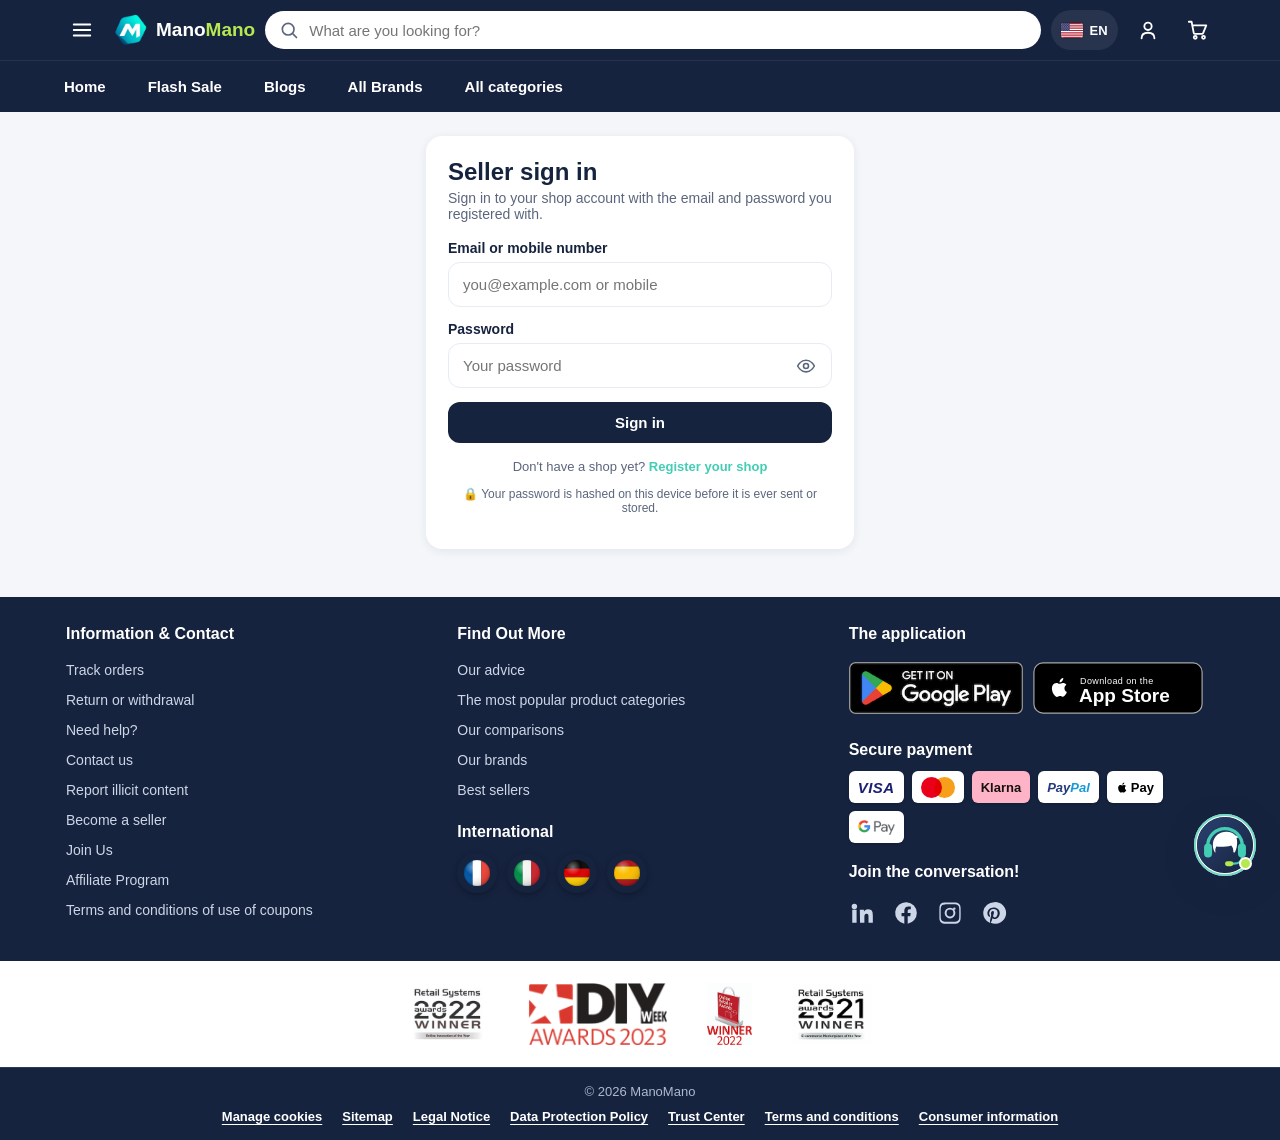
==== commit 6d40d340: "add visitors4" ====
--- a/account.html
+++ b/account.html
@@ -8,7 +8,7 @@
 <link rel="manifest" href="manifest.webmanifest">
 <link rel="icon" href="images/logo-64.png" type="image/png">
 <link rel="apple-touch-icon" href="images/logo-192.png">
-<link rel="stylesheet" href="css/styles.css?v=20261128p">
+<link rel="stylesheet" href="css/styles.css?v=20261128r">
 </head>
 <body>
 <div id="site-header"></div>
--- a/css/styles.css
+++ b/css/styles.css
@@ -197,8 +197,8 @@
 .pl-apay{color:#000;display:inline-flex;align-items:center;gap:2px;font-weight:700;font-size:13px}
 .pl-gpay{color:#5f6368;display:inline-flex;align-items:center;gap:2px;font-weight:700;font-size:13px}
 .pl-gpay b{color:#4285f4;font-size:15px;font-weight:800}
-.pl-gpay-img{height:20px;width:auto;display:block}
-.sum-pay .pl-gpay-img{height:17px}
+.pl-gpay-img{height:15px;width:auto;display:block}   /* lettering matches the Apple Pay tile */
+.sum-pay .pl-gpay-img{height:14px}
 /* International flags */
 .ft-flags{display:flex;gap:10px;margin-top:4px}
 .ft-flag{width:40px;height:40px;border-radius:50%;display:block;box-shadow:0 2px 6px rgba(0,0,0,.3);padding:0;overflow:hidden;transition:transform .15s}
@@ -238,7 +238,8 @@
 .ft-legal{display:flex;flex-wrap:wrap;align-items:center;justify-content:center;gap:10px 20px;max-width:var(--maxw);margin:10px auto 0}
 .ft-legal a{display:inline;padding:0;color:#fff;font-size:13px;font-weight:600;text-decoration:underline;text-underline-offset:3px}
 .ft-legal a:hover{color:#cdd6e6}
-@media(min-width:860px){.ft-legalbar{padding-bottom:16px}}
+/* Desktop: no bottom tab bar / basket bar to clear, so no extra space under the footer */
+@media(min-width:860px){.ft-legalbar,body.has-cart-bar .ft-legalbar{padding-bottom:16px}}
 @media(max-width:560px){.ft-awards-in{gap:22px}.ft-awards-in img{height:46px}}
 
 /* ----------------------------- Bottom nav -------------------------------- */
